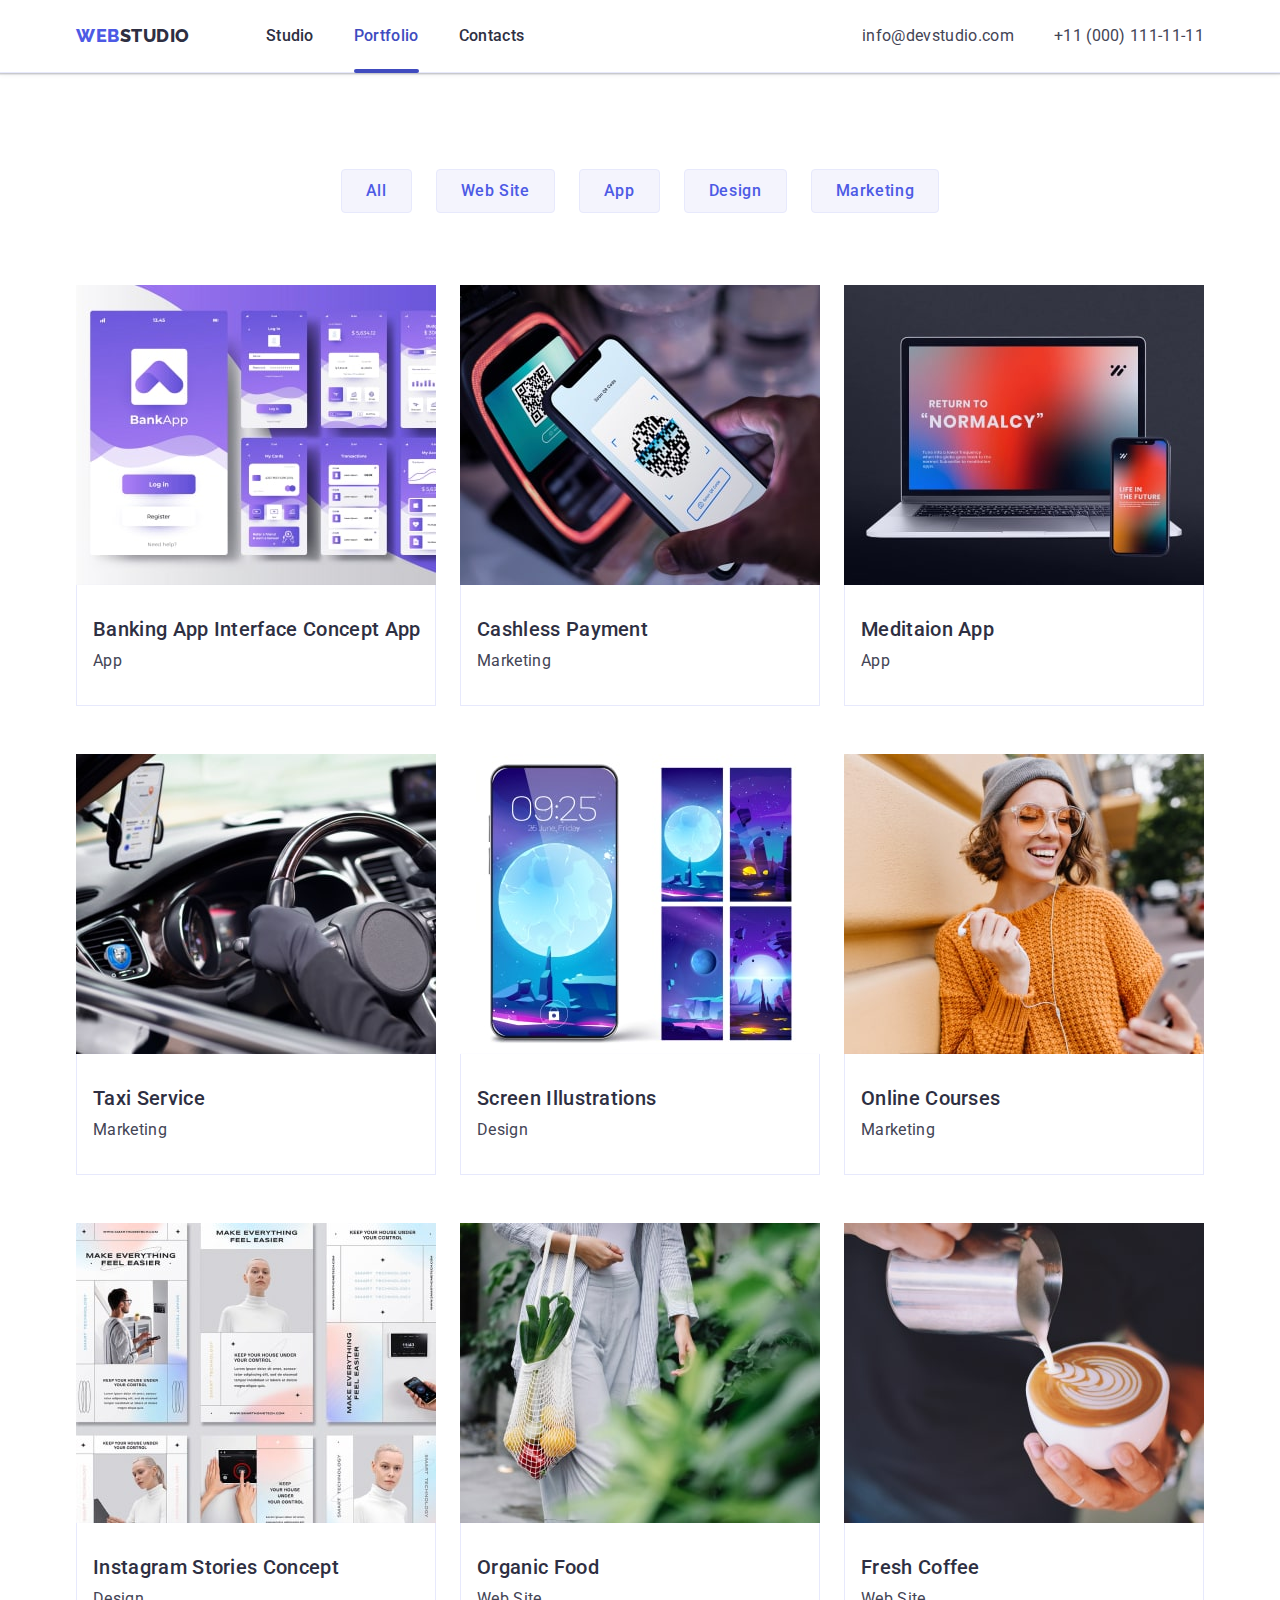
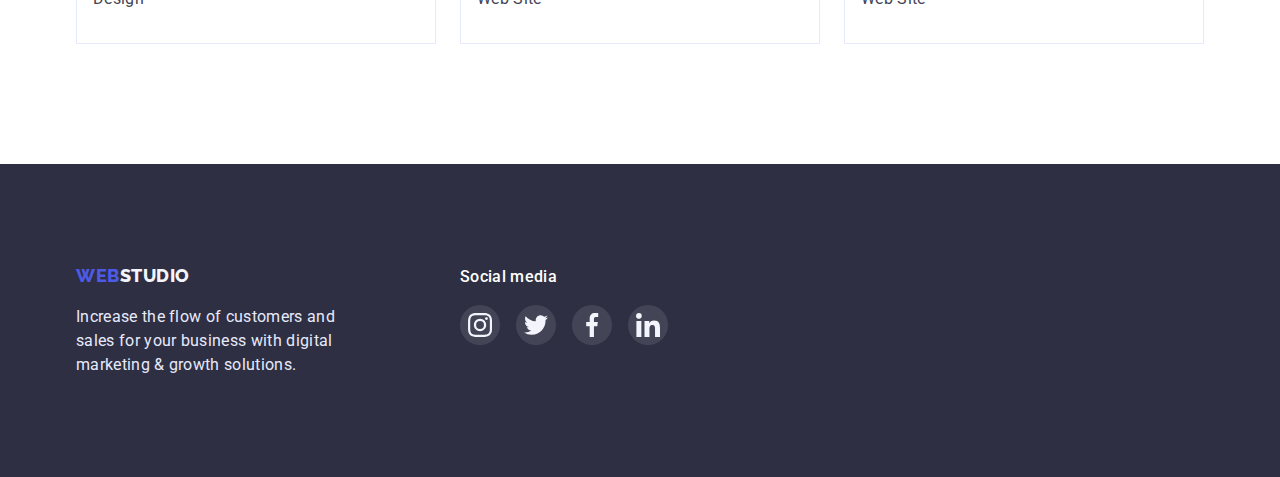
==== portfolio.html @ f611d758 "copy" ====
<!DOCTYPE html>
<html lang="en">
  <head>
    <meta charset="UTF-8" />
    <meta http-equiv="X-UA-Compatible" content="IE=edge" />
    <meta name="viewport" content="width=device-width, initial-scale=1.0" />
    <title>Portfolio</title>
    <link rel="preconnect" href="https://fonts.googleapis.com" />
    <link rel="preconnect" href="https://fonts.gstatic.com" crossorigin />
    <link
      href="https://fonts.googleapis.com/css2?family=Open+Sans&family=Raleway:wght@800&family=Roboto:wght@400;500;700;900&display=swap"
      rel="stylesheet"
    />
    <link
      rel="stylesheet"
      href="node_modules/modern-normalize/modern-normalize.css"
    />
    <link rel="stylesheet" href="./css/normalize.css" />
    <link rel="stylesheet" href="./css/styles.css" />
  </head>

  <body>
    <header class="navigation-header">
      <div class="container header-container">

        <!-- Menu Nav -->
        <nav class="navigation">
          <a href="./index.html" class="navigation-logo link">
            <span class="logo-nav">WEB</span>STUDIO</a
          >
          <ul class="navigation-items list">
            <li class="navigation-item">
              <a href="./index.html" class="nav-link link">Studio</a>
            </li>
            <li class="navigation-item">
              <a href="./portfolio.html" class="nav-link active link"
                >Portfolio</a
              >
            </li>
            <li class="navigation-item">
              <a href="" class="nav-link link">Contacts</a>
            </li>
          </ul>
        </nav>

        <!-- Contacts -->

        <address class="contacts">
          <ul class="contacts-items list">
            <li>
              <a href="mailto:info@devstudio.com" class="contacts-item link"
                >info@devstudio.com</a
              >
            </li>
            <li>
              <a href="tel:+110001111111" class="contacts-item link"
                >+11 (000) 111-11-11</a
              >
            </li>
          </ul>
        </address>
      </div>
    </header>

    <main>
      <!-- Section Finger -->

      <section class="finger">
        <div class="container catalog-container">
          <h1 class="visually-hidden">Finger</h1>

          <!-- Button filter-->
          <ul class="finger-items list">
            <li class="finger-item">
              <button type="button" class="finger-btn focus-finger-btn">All</button>
            </li>
            <li class="finger-item">
              <button type="button" class="finger-btn focus-finger-btn">Web Site</button>
            </li>
            <li class="finger-item">
              <button type="button" class="finger-btn focus-finger-btn">App</button>
            </li>
            <li class="finger-item">
              <button type="button" class="finger-btn focus-finger-btn">Design</button>
            </li>
            <li class="finger-item">
              <button type="button" class="finger-btn focus-finger-btn">Marketing</button>
            </li>
          </ul>

          <!-- Catalog with images -->
          <ul class="catalog-items list">
            <li class="catalog-item">
              <a href="" class="catalog-link link">
                <div class="catalog-overlay">
                  <img
                    src="./images/images-1-min.jpg"
                    alt="Interface App"
                    width="360"
                    height="300"
                  />
                  <p class="light-text">14 Stylish and User-Friendly App Design Concepts · Task Manager App · Calorie Tracker App · Exotic Fruit Ecommerce App ·
                  Cloud Storage App</p>
                </div>
                <div class="catalog-group">
                  <h2 class="catalog-subtitle subtitle">
                    Banking App Interface Concept App
                  </h2>
                  <p class="catalog-text text">App</p>
                </div>
              </a>
            </li>
            <li class="catalog-item">
              <a href="" class="catalog-link link">
                <div class="catalog-overlay">
                  <img
                    src="./images/images-2-min.jpg"
                    alt="Phone"
                    width="360"
                    height="300"
                  />
                  <p class="light-text">14 Stylish and User-Friendly App Design Concepts · Task Manager App · Calorie Tracker App · Exotic
                    Fruit Ecommerce App ·
                    Cloud Storage App</p>
                </div>
                <div class="catalog-group">
                  <h2 class="catalog-subtitle subtitle">Cashless Payment</h2>
                  <p class="catalog-text text">Marketing</p>
                </div>
              </a>
            </li>
            <li class="catalog-item">
              <a href="" class="catalog-link link">
                <div class="catalog-overlay">
                  <img
                    src="./images/images-3-min.jpg"
                    alt="Meditaion App"
                    width="360"
                    height="300"
                  />
                  <p class="light-text">14 Stylish and User-Friendly App Design Concepts · Task Manager App · Calorie Tracker App · Exotic
                    Fruit Ecommerce App ·
                    Cloud Storage App</p>
                </div>
                <div class="catalog-group">
                  <h2 class="catalog-subtitle subtitle">Meditaion App</h2>
                  <p class="catalog-text text">App</p>
                </div>
              </a>
            </li>
            <li class="catalog-item">
              <a href="" class="catalog-link link">
                <div class="catalog-overlay">
                  <img
                    src="./images/images-4-min.jpg"
                    alt="Taxi"
                    width="360"
                    height="300"
                  />
                  <p class="light-text">14 Stylish and User-Friendly App Design Concepts · Task Manager App · Calorie Tracker App · Exotic
                    Fruit Ecommerce App ·
                    Cloud Storage App</p>
                </div>
                <div class="catalog-group">
                  <h2 class="catalog-subtitle subtitle">Taxi Service</h2>
                  <p class="catalog-text text">Marketing</p>
                </div>
              </a>
            </li>
            <li class="catalog-item">
              <a href="" class="catalog-link link">
                <div class="catalog-overlay">
                  <img
                    src="./images/images-5-min.jpg"
                    alt="Illustrations"
                    width="360"
                    height="300"
                  />
                  <p class="light-text">14 Stylish and User-Friendly App Design Concepts · Task Manager App · Calorie Tracker App · Exotic
                    Fruit Ecommerce App ·
                    Cloud Storage App</p>
                </div>
                <div class="catalog-group">
                  <h2 class="catalog-subtitle subtitle">
                    Screen Illustrations
                  </h2>
                  <p class="catalog-text text">Design</p>
                </div>
              </a>
            </li>
            <li class="catalog-item">
              <a href="" class="catalog-link link">
                <div class="catalog-overlay">
                  <img
                    src="./images/images-6-min.jpg"
                    alt="Girl"
                    width="360"
                    height="300"
                  />
                  <p class="light-text">14 Stylish and User-Friendly App Design Concepts · Task Manager App · Calorie Tracker App · Exotic
                    Fruit Ecommerce App ·
                    Cloud Storage App</p>
                </div>
                <div class="catalog-group">
                  <h2 class="catalog-subtitle subtitle">Online Courses</h2>
                  <p class="catalog-text text">Marketing</p>
                </div>
              </a>
            </li>
            <li class="catalog-item">
              <a href="" class="catalog-link link">
                <div class="catalog-overlay">
                  <img
                    src="./images/images-7-min.jpg"
                    alt="Instagram Stories"
                    width="360"
                    height="300"
                  />
                  <p class="light-text">14 Stylish and User-Friendly App Design Concepts · Task Manager App · Calorie Tracker App · Exotic
                    Fruit Ecommerce App ·
                    Cloud Storage App</p>
                </div>
                <div class="catalog-group">
                  <h2 class="catalog-subtitle subtitle">
                    Instagram Stories Concept
                  </h2>
                  <p class="catalog-text text">Design</p>
                </div>
              </a>
            </li>
            <li class="catalog-item">
              <a href="" class="catalog-link link">
                <div class="catalog-overlay">
                  <img
                    src="./images/images-8-min.jpg"
                    alt="Vegetable"
                    width="360"
                    height="300"
                  />
                  <p class="light-text">14 Stylish and User-Friendly App Design Concepts · Task Manager App · Calorie Tracker App · Exotic
                    Fruit Ecommerce App ·
                    Cloud Storage App</p>
                </div>
                <div class="catalog-group">
                  <h2 class="catalog-subtitle subtitle">Organic Food</h2>
                  <p class="catalog-text text">Web Site</p>
                </div>
              </a>
            </li>
            <li class="catalog-item">
              <a href="" class="catalog-link link">
                <div class="catalog-overlay">
                  <img
                    src="./images/images-9-min.jpg"
                    alt="Coffee"
                    width="360"
                    height="300"
                  />
                  <p class="light-text">14 Stylish and User-Friendly App Design Concepts · Task Manager App · Calorie Tracker App · Exotic
                    Fruit Ecommerce App ·
                    Cloud Storage App</p>
                </div>
                <div class="catalog-group">
                  <h2 class="catalog-subtitle subtitle">Fresh Coffee</h2>
                  <p class="catalog-text text">Web Site</p>
                </div>
              </a>
            </li>
          </ul>
        </div>
      </section>
    </main>

    <!-- Footer -->

    <footer class="footer">
      <div class="footer-flex container">
        <div class="footer-container">
          <a href="./index.html" class="footer-logo link"
            ><span class="logo-footer">WEB</span>STUDIO</a
          >
          <p class="footer-text">
            Increase the flow of customers and sales for your business with
            digital marketing &amp; growth solutions.
          </p>
        </div>

        <!-- Social media -->
        <div class="social-media-container">
          <h2 class="social-media-title">Social media</h2>
          <ul class="sociak-media-list list">
            <li class="sociak-media-item">
              <a href="" class="sociak-media-link link">
                <svg class="sociak-media-icon" width="24" height="24">
                  <use href="./images/icons.svg#icon-instagram"></use>
                </svg>
              </a>
            </li>
            <li class="sociak-media-item">
              <a href="" class="sociak-media-link link">
                <svg class="sociak-media-icon" width="24" height="24">
                  <use href="./images/icons.svg#icon-twitter"></use>
                </svg>
              </a>
            </li>
            <li class="sociak-media-item">
              <a href="" class="sociak-media-link link">
                <svg class="sociak-media-icon" width="24" height="24">
                  <use href="./images/icons.svg#icon-facebook"></use>
                </svg>
              </a>
            </li>
            <li class="sociak-media-item">
              <a href="" class="sociak-media-link link">
                <svg class="sociak-media-icon" width="24" height="24">
                  <use href="./images/icons.svg#icon-linkedin"></use>
                </svg>
              </a>
            </li>
          </ul>
        </div>
      </div>
    </footer>
    <script src="./js/modal.js"></script>
  </body>
</html>
---- css/styles.css ----
:root {
  /* Iris */
  --primary-brand-color: #4d5ae5;
  /* hover efect */
  --pressed-state-color: #404bbf;
  --darc-color: #2e2f42;
  --succes-color: #31d0aa;
  --text-color: #434455;
  --subtle-text-color: #8e8f99;
  /* CORNFLOWER */
  --accent-color: #e7e9fc;
  /* CLOUD */
  --light-color: #f4f4fd;
  /* Navi blue */
  --hero-background-color: #2e2f42;
  --white-color: #ffffff;
  /* DAIRY */
  --modal-bgc: #fcfcfc;
  /* Fonts */
  --primari-font: 'Roboto', sans-serif;
  --secondari-font: 'Raleway', sans-serif;
}

h1,
h2,
h3,
p {
  margin: 0;
}
ul {
  margin: 0;
  padding: 0;
}
img {
  display: block;
  max-width: 100%;
  height: auto;
}
button {
  border: none;
  margin: 0;
  padding: 0;
}
body {
  background-color: var(--white-color);
  color: var(--text-color);
  font-family: var(--primari-font);
  letter-spacing: 0.02em;
  line-height: 1.5;
}

.container {
  max-width: 1158px;
  margin: 0 auto;
  padding: 0 15px;
}
.section {
  padding-top: 120px;
}
.list {
  list-style: none;
}
.link {
  text-decoration: none;
  transition: border-color 250ms cubic-bezier(0.4, 0, 0.2, 1), color 250ms cubic-bezier(0.4, 0, 0.2, 1), background-color 250ms cubic-bezier(0.4, 0, 0.2, 1), box-shadow 250ms cubic-bezier(0.4, 0, 0.2, 1);
}
.focus-finger-btn {
  transition: background-color 250ms cubic-bezier(0.4, 0, 0.2, 1), color 250ms cubic-bezier(0.4, 0, 0.2, 1), box-shadow 250ms cubic-bezier(0.4, 0, 0.2, 1), border-color 250ms cubic-bezier(0.4, 0, 0.2, 1), border 250ms cubic-bezier(0.4, 0, 0.2, 1);
}
.focus-function-btn {
  transition: background-color 250ms cubic-bezier(0.4, 0, 0.2, 1), color 250ms cubic-bezier(0.4, 0, 0.2, 1);
}

/* Menu Nav */

.navigation-header {
  border-bottom: 1px solid var(--accent-color);
  box-shadow: 0px 2px 1px rgba(46, 47, 66, 0.08), 0px 1px 1px rgba(46, 47, 66, 0.16), 0px 1px 6px rgba(46, 47, 66, 0.08);
}
.header-container {
  display: flex;
  align-items: center;
}
.navigation {
  display: flex;
  align-items: center;
}
.navigation-logo {
  color: var(--hero-background-color);
  font-family: var(--secondari-font);
  font-weight: 800;
  font-size: 18px;
  line-height: 1.33;
  letter-spacing: 0.03em;
  margin-right: auto;
  padding: 24px 0;
}
.logo-nav {
  color: var(--primary-brand-color);
}
.navigation-items {
  display: flex;
  gap: 40px;
  margin-left: 76px;
}
.nav-link {
  position: relative;
  color: var(--hero-background-color);
  font-weight: 500;
  font-size: 16px;
  padding: 21px 0 27px 0;
}
.nav-link:hover,
.nav-link:focus {
  color: var(--primary-brand-color);
}
.nav-link.active {
  color: var(--pressed-state-color);
}
.nav-link.active::after {
  content: "";
  position: absolute;
  bottom: -1px;
  left: 0;
  width: 100%;
  height: 4px;
  background-color: var(--pressed-state-color);
  border-radius: 2px;
}
/* Contacts */

.contacts {
  margin-left: auto;
}
.contacts-items {
  display: flex;
  gap: 40px;
}
.contacts-item {
  font-style: normal;
  font-weight: 400;
  font-size: 16px;
  color: var(--text-color);
  padding: 24px 0;
}
.contacts-item:hover,
.contacts-item:focus {
  color: var(--primary-brand-color);
}

/* Hero */
.hero-section {
  background-color: var(--hero-background-color);
  padding: 188px 0 188px 0;
  background-image: linear-gradient(
      rgba(46, 47, 66, 0.7),
      rgba(46, 47, 66, 0.7)
    ),
    url(../images/hero-min.jpg);
  background-repeat: no-repeat;
  background-position: center;
  background-size: cover;
  max-width: 1440px;
  margin-left: auto;
  margin-right: auto;
}
.container-hero {
  max-width: 496px;
  align-items: center;
  text-align: center;
}
.hero-title {
  font-weight: 700;
  font-size: 56px;
  line-height: 1.07;
  color: var(--white-color);
  margin-bottom: 48px;
  min-width: 496px;
}
.hero-btn {
  font-family: var(--primari-font);
  font-weight: 500;
  font-size: 16px;
  letter-spacing: 0.04em;
  color: var(--white-color);
  background-color: var(--primary-brand-color);
  box-shadow: 0px 4px 4px rgba(0, 0, 0, 0.15);
  cursor: pointer;
  border-radius: 4px;
  min-width: 169px;
  padding: 16px 32px;
}
.hero-btn:hover,
.hero-btn:focus {
  background-color: var(--pressed-state-color);
}

/* Section Specialty */
.visually-hidden {
  position: absolute;
  width: 1px;
  height: 1px;
  margin: -1px;
  border: 0;
  padding: 0;
  white-space: nowrap;
  clip-path: inset(100%);
  clip: rect(0 0 0 0);
  overflow: hidden;
}
.specialty-items {
  display: flex;
  gap: 24px;
}
.specialty-icons {
  background-color: var(--light-color);
  padding: 24px 100px;
  width: 264px;
  height: 112px;

}
.subtitle {
  font-weight: 500;
  font-size: 20px;
  line-height: 1.2;
  color: var(--hero-background-color);
}
.specialty-subtitle {
  margin-top: 8px;
  margin-bottom: 8px;
}
.text {
  font-size: 16px;
}

/* Section Features */
.features-section {
  padding-bottom: 120px;
}
.features-title {
  margin-bottom: 72px;
  text-align: center;
}
.title {
  font-weight: 700;
  font-size: 36px;
  line-height: 1.11;
  color: var(--hero-background-color);
}
.features-items {
  display: flex;
  justify-content: center;
  gap: 24px;
}
.features-item {
  min-width: 360px;
  width: calc((100% - 48px) / 3);
}

/* Section Team */
.team-section {
  background-color: var(--light-color);
  padding-bottom: 120px;
}
.team-title {
  margin-bottom: 72px;
  text-align: center;
}
.team-items {
  display: flex;
  justify-content: center;
  gap: 24px;
}
.team-item {
  background-color: var(--white-color);
  max-width: 264px;
  width: calc((100% - 72px) / 4);
}
.container-subtitle {
  padding: 32px 0 32px 0;
  text-align: center;
  box-shadow: 0px 1px 6px rgba(46, 47, 66, 0.08),
  0px 1px 1px rgba(46, 47, 66, 0.16), 0px 2px 1px rgba(46, 47, 66, 0.08);
  border-radius: 0px 0px 4px 4px;
}
.team-subtitle {
  margin-bottom: 8px;
}
.team-text {
  margin-bottom: 8px;
}
.team-icon-list {
  display: flex;
  justify-content: center;
  gap: 24px;
}
.team-icon-link {
  display: flex;
  justify-content: center;
  align-items: center;
  width:40px;
  height:40px;
  border-radius: 50%;
  background-color: var(--primary-brand-color);
  text-decoration: none;
  transition: background-color 250ms cubic-bezier(0.4, 0, 0.2, 1);
}
.team-icon-link:is(:hover, :focus) {
  background-color: var(--pressed-state-color);
}
.team-icon {
  width: 16px;
  height: 16px;
  fill: var(--light-color);
}

/* Customers sections */
.customers-container {
  padding-bottom: 120px;
}
.customers-title {
  margin-bottom: 72px;
  text-align: center;
}
.customers-list {
  display: flex;
  justify-content: center;
  gap: 24px;
  width: 100%;
}
.customers-item {
  flex-basis: calc((100% - 120px) / 6);
  width: 168px;
  height: 88px;
}
.customers-link {
  display: flex;
  justify-content: center;
  align-items: center;
  text-decoration: none;
  width: 100%;
  height: 100%;
  color: var(--subtle-text-color);
  border: 1px solid #8E8F99;
  border-radius: 4px;
}
.customers-link:is(:hover, :focus) {
  color: var(--pressed-state-color);
  border-color: var(--pressed-state-color);
}
.customers-icon {
  width: 104px;
  height: 56px;
  fill: currentColor;
}

/* Footer */
.footer {
  background-color: var(--hero-background-color);
  padding-top: 100px;
  padding-bottom: 100px;
}
.footer-flex {
  display: flex;
  justify-content: center;
  align-items: baseline;
  margin-left: auto;
}
.footer-container {
  margin-right: 120px;
}
.footer-logo {
  font-family: var(--secondari-font);
  font-weight: 800;
  font-size: 18px;
  line-height: 1.33;
  letter-spacing: 0.03em;
  padding: 24px 0;
  color: var(--light-color);
}
.logo-footer {
  color: var(--primary-brand-color);
}
.footer-text {
  font-size: 16px;
  color: var(--accent-color);
  max-width: 264px;
  margin-top: 16px;
}

/* Social media */
.social-media-container {
  margin-right: auto;
}
.social-media-title {
  color: var(--white-color);
  margin-bottom: 16px;
  font-weight: 500;
  font-size: 16px;
}
.sociak-media-list {
  display: flex;
  gap: 16px;
}
.sociak-media-link {
  display: flex;
  text-decoration: none;
  justify-content: center;
  align-items: center;
  color: var(--white-color);
  background: rgba(255, 255, 255, 0.1);
  border-radius: 50%;
  width: 40px;
  height: 40px;
}
.sociak-media-icon {
  fill: currentColor;
}
.sociak-media-link:is(:hover, :focus) {
  background-color: var(--succes-color);
}

/* --------------------------------modal----------------------------------- */
.backdrop{
  position: fixed;
  top: 0;
  left: 0;
  width: 100%;
  height: 100%;
  background: rgba(46, 47, 66, 0.4);
  transition: opacity 250ms cubic-bezier(0.4, 0, 0.2, 1), visibility 250ms cubic-bezier(0.4, 0, 0.2, 1);
}
.modal {
  position: absolute;
  top: 50%;
  left: 50%;
  width: 408px;
  min-height: 576px;
  background-color: var(--modal-bgc);
  box-shadow: 0px 1px 1px rgba(0, 0, 0, 0.14), 0px 1px 3px rgba(0, 0, 0, 0.12), 0px 2px 1px rgba(0, 0, 0, 0.2);
  border-radius: 4px;
  transform: translate(-50%, -50%) scale(1);
  transition: transform 250ms cubic-bezier(0.4, 0, 0.2, 1);
}
.is-hidden {
  opacity: 0;
  visibility: none;
  pointer-events: none;
}
.backdrop.is-hidden .modal {
  transform: translate(-50%, -50%) scale(0);
}
.modal-close {
  display: flex;
  align-items: center;
  justify-content: center;
  margin-left: auto;
  margin-top: 24px;
  margin-right: 24px;
  width: 24px;
  height: 24px;
  border: 1px solid rgba(0, 0, 0, 0.1);
  border-radius: 50%;
  background-color: var(--accent-color);
  color: var(--hero-background-color);
  cursor: pointer;
}
.modal-close:is(:hover, :focus) {
  background-color: var(--pressed-state-color);
  color: var(--white-color);
}
.close-icon {
  fill: currentColor;
}

/* ------------------------------PORTFOLIO.HTML------------- */

/* Button filter */
.finger {
  padding-top: 96px;
  padding-bottom: 120px;
}
.finger-items {
  display: flex;
  justify-content: center;
  gap: 24px;
  margin-bottom: 72px;
}
.features-item {
  width: calc((100% - 96px) / 5);
}
.finger-btn {
  font-family: var(--primari-font);
  font-weight: 500;
  font-size: 16px;
  letter-spacing: 0.04em;
  color: var(--primary-brand-color);
  background-color: var(--light-color);
  border: 1px solid var(--accent-color);
  border-radius: 4px;
  padding: 12px 24px;
  cursor: pointer;
}
.finger-btn:hover,
.finger-btn:focus {
  color: var(--white-color);
  background-color: var(--pressed-state-color);
  box-shadow: 0px 3px 1px rgba(0, 0, 0, 0.1), 0px 2px 1px rgba(0, 0, 0, 0.08), 0px 2px 2px rgba(0, 0, 0, 0.12);
  border-color: var(--pressed-state-color);
}

/* Catalog with images */

.catalog-items {
  display: flex;
  align-items: center;
  flex-wrap: wrap;
  column-gap: 24px;
  row-gap: 48px;
}
.catalog-item {
  width: calc((100% - 48px) / 3);
}
.catalog-link {
  display: block;
  text-decoration-line: none;
  text-decoration: none;
  padding: 0;
  margin: 0;
}
.catalog-link:is(:hover, :focus) {
  box-shadow: 0px 1px 6px rgba(46, 47, 66, 0.08), 0px 1px 1px rgba(46, 47, 66, 0.16), 0px 2px 1px rgba(46, 47, 66, 0.08);
}
.catalog-overlay {
  position: relative;
  overflow: hidden;
}
.light-text {
  position: absolute;
  top: 0;
  left: 0;
  width: 100%;
  height: 100%;
  transform: translateY(100%);
  transition: 250ms cubic-bezier(0.4, 0, 0.2, 1);
  overflow: auto;
  padding: 40px 32px 0 40px;
  font-size: 16px;
  color: var(--accent-color);
  background-color: var(--primary-brand-color);
}
.catalog-link:is(:hover, :focus) .light-text {
  transform: translateY(0%);
}
.catalog-group {
  padding: 32px 0 32px 16px;
  border-right: 1px solid var(--accent-color);
  border-bottom: 1px solid var(--accent-color);
  border-left: 1px solid var(--accent-color);
}
.catalog-subtitle {
  margin-bottom: 8px;
}
.catalog-text {
  color: var(--text-color);
}
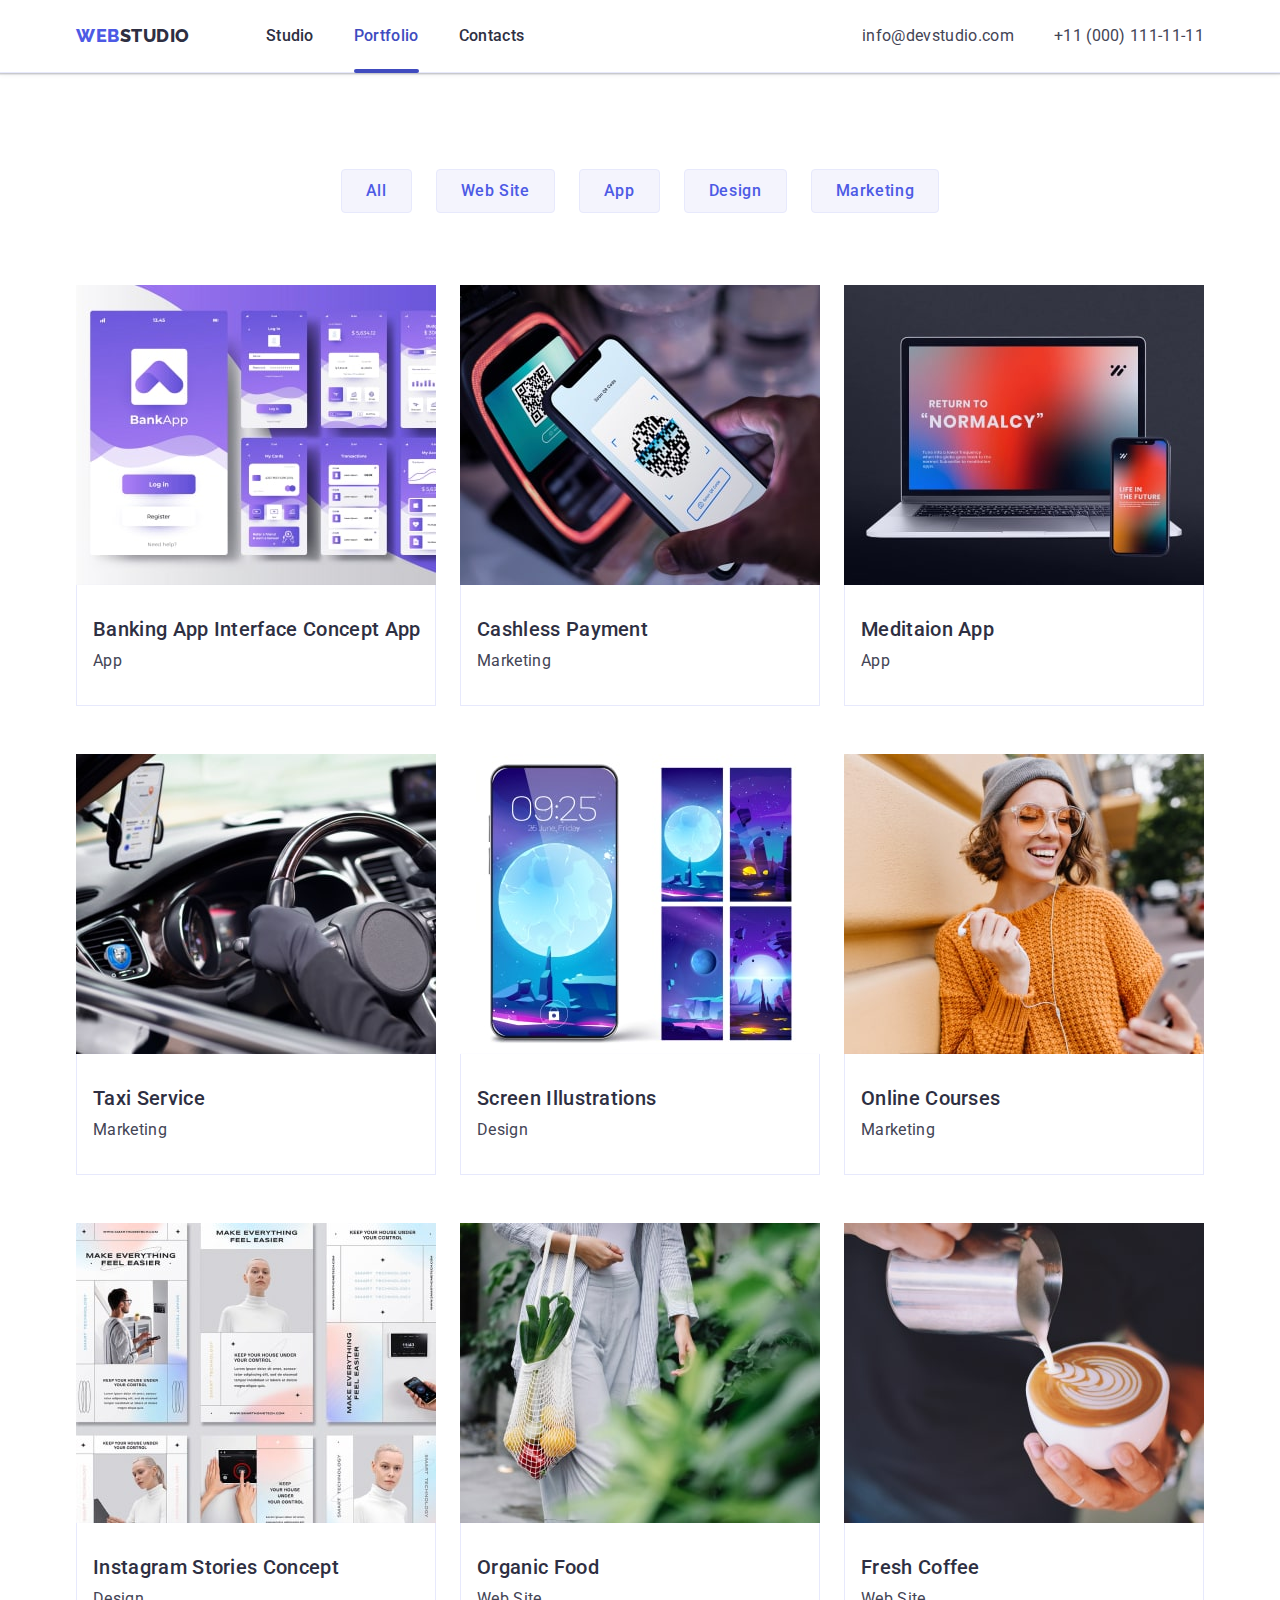
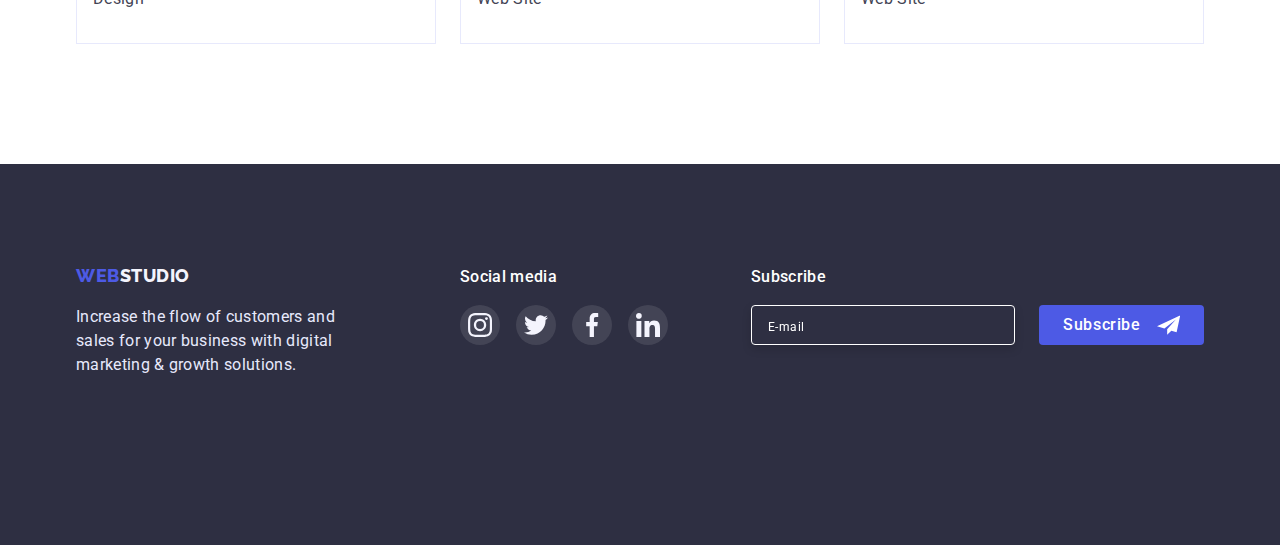
==== commit ecd6efc6: "2" ====
--- a/portfolio.html
+++ b/portfolio.html
@@ -272,22 +272,20 @@
     </main>
 
     <!-- Footer -->
-
+    
     <footer class="footer">
       <div class="footer-flex container">
         <div class="footer-container">
-          <a href="./index.html" class="footer-logo link"
-            ><span class="logo-footer">WEB</span>STUDIO</a
-          >
+          <a href="./index.html" class="footer-logo link"><span class="logo-footer">WEB</span>STUDIO</a>
           <p class="footer-text">
             Increase the flow of customers and sales for your business with
             digital marketing &amp; growth solutions.
           </p>
         </div>
-
+    
         <!-- Social media -->
         <div class="social-media-container">
-          <h2 class="social-media-title">Social media</h2>
+          <h2 class="footer-title">Social media</h2>
           <ul class="sociak-media-list list">
             <li class="sociak-media-item">
               <a href="" class="sociak-media-link link">
@@ -319,6 +317,23 @@
             </li>
           </ul>
         </div>
+    
+        <!--                         footer form -->
+        <form class="footer-forma">
+          <div class="footer-forma-container">
+            <label class="footer-form">
+              <span class="footer-title">Subscribe</span>
+              <div class="container-form">
+                <input type="mail" class="footer-email" placeholder="E-mail" name="email" required>
+            </label>
+            <button type="submit" class="footer-form-btn focus-function-btn">Subscribe
+              <svg width="24" height="24" class="footer-forma-icon">
+                <use href="./images/icons.svg#icon-frame"></use>
+              </svg>
+            </button>
+          </div>
+      </div>
+      </form>
       </div>
     </footer>
     <script src="./js/modal.js"></script>
--- a/css/styles.css
+++ b/css/styles.css
@@ -392,7 +392,7 @@
 .social-media-container {
   margin-right: auto;
 }
-.social-media-title {
+.footer-title {
   color: var(--white-color);
   margin-bottom: 16px;
   font-weight: 500;
@@ -419,9 +419,76 @@
 .sociak-media-link:is(:hover, :focus) {
   background-color: var(--succes-color);
 }
+/* ------------------------footer form */
+.footer-forma-container {
+  display: flex;
+  width: 453px;
+  height: 80px;
+  margin-left: auto;
+  margin-bottom: 100px;
+}
+.footer-title {
+  display: block;
+}
+.container-form {
+  display: flex;
+}
+.footer-email {
+  background-color: var(--hero-background-color);
+  border: 1px solid var(--white-color);
+  filter: drop-shadow(0px 4px 4px rgba(0, 0, 0, 0.15));
+  border-radius: 4px;
+  outline: none;
+  width: 264px;
+  height: 40px;
+  padding: 8px 0 8px 16px;
+  transition: color 250ms cubic-bezier(0.4, 0, 0.2, 1), border-color 250ms cubic-bezier(0.4, 0, 0.2, 1), border 250ms cubic-bezier(0.4, 0, 0.2, 1);
+}
+.footer-email::placeholder {
+  color: var(--white-color);
+  font-weight: 400;
+  font-size: 12px;
+  line-height: 24px;
+  letter-spacing: 0.04em;
+  line-height: 1.5;
+}
+.footer-email:not(:placeholder-shown) {
+  border-color: var(--primary-brand-color);
+  color: var(--white-color);
+}
+.footer-email:placeholder-shown {
+  border-color: var(--white-color);
+}
+.footer-form-btn {
+  color: var(--white-color);
+  background-color: var(--primary-brand-color);
+  border-radius: 4px;
+  border: none;
+  cursor: pointer;
+  display: flex;
+  flex-direction: row;
+  justify-content: center;
+  align-items: center;
+  padding: 8px 24px;
+  margin-left: 24px;
+  gap: 16px;
+  max-width: 165px;
+  max-height: 40px;
+  font-family: var(--primari-font);
+  font-weight: 500;
+  font-size: 16px;
+  letter-spacing: 0.04em;
+}
+.footer-form-btn:is(:hover, :focus) {
+  background-color: var(--pressed-state-color);
+}
+.footer-forma-icon {
+  width: 24px;
+  height: 24px;
+}
 
 /* --------------------------------modal----------------------------------- */
-.backdrop{
+.backdrop {
   position: fixed;
   top: 0;
   left: 0;
@@ -472,7 +539,29 @@
 .close-icon {
   fill: currentColor;
 }
-
+/* modal form */
+.modal-forma {}
+
+.modal-forma-container {
+
+}
+
+.modal-title {}
+
+.modal-label {}
+
+.modal-subtitle {}
+
+.modal-icon {}
+
+.modal-text {}
+
+.textarea {
+  resize: none;
+}
+.modal-radiolabel {
+  
+}
 /* ------------------------------PORTFOLIO.HTML------------- */
 
 /* Button filter */
